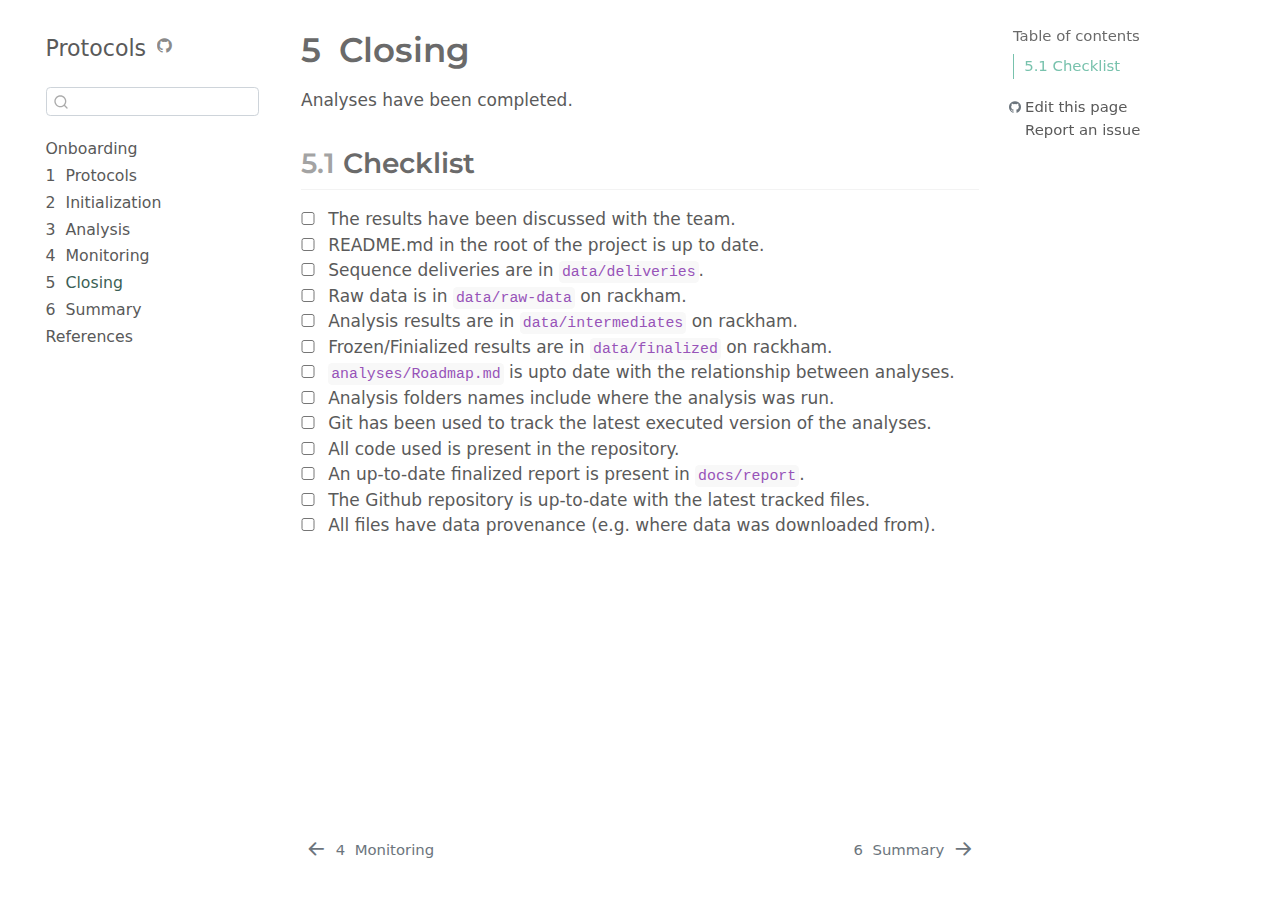
==== close.html @ 8b1d9f2e "Built site for gh-pages" ====
<!DOCTYPE html>
<html xmlns="http://www.w3.org/1999/xhtml" lang="en" xml:lang="en"><head>

<meta charset="utf-8">
<meta name="generator" content="quarto-1.3.450">

<meta name="viewport" content="width=device-width, initial-scale=1.0, user-scalable=yes">


<title>Project standard operating procedures - 5&nbsp; Closing</title>
<style>
code{white-space: pre-wrap;}
span.smallcaps{font-variant: small-caps;}
div.columns{display: flex; gap: min(4vw, 1.5em);}
div.column{flex: auto; overflow-x: auto;}
div.hanging-indent{margin-left: 1.5em; text-indent: -1.5em;}
ul.task-list{list-style: none;}
ul.task-list li input[type="checkbox"] {
  width: 0.8em;
  margin: 0 0.8em 0.2em -1em; /* quarto-specific, see https://github.com/quarto-dev/quarto-cli/issues/4556 */ 
  vertical-align: middle;
}
</style>


<script src="site_libs/quarto-nav/quarto-nav.js"></script>
<script src="site_libs/quarto-nav/headroom.min.js"></script>
<script src="site_libs/clipboard/clipboard.min.js"></script>
<script src="site_libs/quarto-search/autocomplete.umd.js"></script>
<script src="site_libs/quarto-search/fuse.min.js"></script>
<script src="site_libs/quarto-search/quarto-search.js"></script>
<meta name="quarto:offset" content="./">
<link href="./summary.html" rel="next">
<link href="./monitor.html" rel="prev">
<script src="site_libs/quarto-html/quarto.js"></script>
<script src="site_libs/quarto-html/popper.min.js"></script>
<script src="site_libs/quarto-html/tippy.umd.min.js"></script>
<script src="site_libs/quarto-html/anchor.min.js"></script>
<link href="site_libs/quarto-html/tippy.css" rel="stylesheet">
<link href="site_libs/quarto-html/quarto-syntax-highlighting.css" rel="stylesheet" id="quarto-text-highlighting-styles">
<script src="site_libs/bootstrap/bootstrap.min.js"></script>
<link href="site_libs/bootstrap/bootstrap-icons.css" rel="stylesheet">
<link href="site_libs/bootstrap/bootstrap.min.css" rel="stylesheet" id="quarto-bootstrap" data-mode="light">
<script id="quarto-search-options" type="application/json">{
  "location": "sidebar",
  "copy-button": false,
  "collapse-after": 3,
  "panel-placement": "start",
  "type": "textbox",
  "limit": 20,
  "language": {
    "search-no-results-text": "No results",
    "search-matching-documents-text": "matching documents",
    "search-copy-link-title": "Copy link to search",
    "search-hide-matches-text": "Hide additional matches",
    "search-more-match-text": "more match in this document",
    "search-more-matches-text": "more matches in this document",
    "search-clear-button-title": "Clear",
    "search-detached-cancel-button-title": "Cancel",
    "search-submit-button-title": "Submit",
    "search-label": "Search"
  }
}</script>


</head>

<body class="nav-sidebar floating">

<div id="quarto-search-results"></div>
  <header id="quarto-header" class="headroom fixed-top">
  <nav class="quarto-secondary-nav">
    <div class="container-fluid d-flex">
      <button type="button" class="quarto-btn-toggle btn" data-bs-toggle="collapse" data-bs-target="#quarto-sidebar,#quarto-sidebar-glass" aria-controls="quarto-sidebar" aria-expanded="false" aria-label="Toggle sidebar navigation" onclick="if (window.quartoToggleHeadroom) { window.quartoToggleHeadroom(); }">
        <i class="bi bi-layout-text-sidebar-reverse"></i>
      </button>
      <nav class="quarto-page-breadcrumbs" aria-label="breadcrumb"><ol class="breadcrumb"><li class="breadcrumb-item"><a href="./close.html"><span class="chapter-number">5</span>&nbsp; <span class="chapter-title">Closing</span></a></li></ol></nav>
      <a class="flex-grow-1" role="button" data-bs-toggle="collapse" data-bs-target="#quarto-sidebar,#quarto-sidebar-glass" aria-controls="quarto-sidebar" aria-expanded="false" aria-label="Toggle sidebar navigation" onclick="if (window.quartoToggleHeadroom) { window.quartoToggleHeadroom(); }">      
      </a>
      <button type="button" class="btn quarto-search-button" aria-label="" onclick="window.quartoOpenSearch();">
        <i class="bi bi-search"></i>
      </button>
    </div>
  </nav>
</header>
<!-- content -->
<div id="quarto-content" class="quarto-container page-columns page-rows-contents page-layout-article">
<!-- sidebar -->
  <nav id="quarto-sidebar" class="sidebar collapse collapse-horizontal sidebar-navigation floating overflow-auto">
    <div class="pt-lg-2 mt-2 text-left sidebar-header">
    <div class="sidebar-title mb-0 py-0">
      <a href="./">Protocols</a> 
        <div class="sidebar-tools-main">
    <a href="https://github.com/NBISweden/assembly-project-template/tree/main/docs/gh-pages/" rel="" title="Source Code" class="quarto-navigation-tool px-1" aria-label="Source Code"><i class="bi bi-github"></i></a>
</div>
    </div>
      </div>
        <div class="mt-2 flex-shrink-0 align-items-center">
        <div class="sidebar-search">
        <div id="quarto-search" class="" title="Search"></div>
        </div>
        </div>
    <div class="sidebar-menu-container"> 
    <ul class="list-unstyled mt-1">
        <li class="sidebar-item">
  <div class="sidebar-item-container"> 
  <a href="./preface.html" class="sidebar-item-text sidebar-link">
 <span class="menu-text">Onboarding</span></a>
  </div>
</li>
        <li class="sidebar-item">
  <div class="sidebar-item-container"> 
  <a href="./index.html" class="sidebar-item-text sidebar-link">
 <span class="menu-text"><span class="chapter-number">1</span>&nbsp; <span class="chapter-title">Protocols</span></span></a>
  </div>
</li>
        <li class="sidebar-item">
  <div class="sidebar-item-container"> 
  <a href="./initialize.html" class="sidebar-item-text sidebar-link">
 <span class="menu-text"><span class="chapter-number">2</span>&nbsp; <span class="chapter-title">Initialization</span></span></a>
  </div>
</li>
        <li class="sidebar-item">
  <div class="sidebar-item-container"> 
  <a href="./launch.html" class="sidebar-item-text sidebar-link">
 <span class="menu-text"><span class="chapter-number">3</span>&nbsp; <span class="chapter-title">Analysis</span></span></a>
  </div>
</li>
        <li class="sidebar-item">
  <div class="sidebar-item-container"> 
  <a href="./monitor.html" class="sidebar-item-text sidebar-link">
 <span class="menu-text"><span class="chapter-number">4</span>&nbsp; <span class="chapter-title">Monitoring</span></span></a>
  </div>
</li>
        <li class="sidebar-item">
  <div class="sidebar-item-container"> 
  <a href="./close.html" class="sidebar-item-text sidebar-link active">
 <span class="menu-text"><span class="chapter-number">5</span>&nbsp; <span class="chapter-title">Closing</span></span></a>
  </div>
</li>
        <li class="sidebar-item">
  <div class="sidebar-item-container"> 
  <a href="./summary.html" class="sidebar-item-text sidebar-link">
 <span class="menu-text"><span class="chapter-number">6</span>&nbsp; <span class="chapter-title">Summary</span></span></a>
  </div>
</li>
        <li class="sidebar-item">
  <div class="sidebar-item-container"> 
  <a href="./references.html" class="sidebar-item-text sidebar-link">
 <span class="menu-text">References</span></a>
  </div>
</li>
    </ul>
    </div>
</nav>
<div id="quarto-sidebar-glass" data-bs-toggle="collapse" data-bs-target="#quarto-sidebar,#quarto-sidebar-glass"></div>
<!-- margin-sidebar -->
    <div id="quarto-margin-sidebar" class="sidebar margin-sidebar">
        <nav id="TOC" role="doc-toc" class="toc-active">
    <h2 id="toc-title">Table of contents</h2>
   
  <ul class="collapse">
  <li><a href="#checklist" id="toc-checklist" class="nav-link active" data-scroll-target="#checklist"><span class="header-section-number">5.1</span> Checklist</a></li>
  </ul>
<div class="toc-actions"><div><i class="bi bi-github"></i></div><div class="action-links"><p><a href="https://github.com/NBISweden/assembly-project-template/edit/main/docs/gh-pages/close.qmd" class="toc-action">Edit this page</a></p><p><a href="https://github.com/NBISweden/assembly-project-template/issues/new" class="toc-action">Report an issue</a></p></div></div></nav>
    </div>
<!-- main -->
<main class="content" id="quarto-document-content">

<header id="title-block-header" class="quarto-title-block default">
<div class="quarto-title">
<h1 class="title"><span class="chapter-number">5</span>&nbsp; <span class="chapter-title">Closing</span></h1>
</div>



<div class="quarto-title-meta">

    
  
    
  </div>
  

</header>

<p>Analyses have been completed.</p>
<section id="checklist" class="level2" data-number="5.1">
<h2 data-number="5.1" class="anchored" data-anchor-id="checklist"><span class="header-section-number">5.1</span> Checklist</h2>
<ul class="task-list">
<li><input type="checkbox">The results have been discussed with the team.</li>
<li><input type="checkbox">README.md in the root of the project is up to date.</li>
<li><input type="checkbox">Sequence deliveries are in <code>data/deliveries</code>.</li>
<li><input type="checkbox">Raw data is in <code>data/raw-data</code> on rackham.</li>
<li><input type="checkbox">Analysis results are in <code>data/intermediates</code> on rackham.</li>
<li><input type="checkbox">Frozen/Finialized results are in <code>data/finalized</code> on rackham.</li>
<li><input type="checkbox"><code>analyses/Roadmap.md</code> is upto date with the relationship between analyses.</li>
<li><input type="checkbox">Analysis folders names include where the analysis was run.</li>
<li><input type="checkbox">Git has been used to track the latest executed version of the analyses.</li>
<li><input type="checkbox">All code used is present in the repository.</li>
<li><input type="checkbox">An up-to-date finalized report is present in <code>docs/report</code>.</li>
<li><input type="checkbox">The Github repository is up-to-date with the latest tracked files.</li>
<li><input type="checkbox">All files have data provenance (e.g.&nbsp;where data was downloaded from).</li>
</ul>


</section>

</main> <!-- /main -->
<script id="quarto-html-after-body" type="application/javascript">
window.document.addEventListener("DOMContentLoaded", function (event) {
  const toggleBodyColorMode = (bsSheetEl) => {
    const mode = bsSheetEl.getAttribute("data-mode");
    const bodyEl = window.document.querySelector("body");
    if (mode === "dark") {
      bodyEl.classList.add("quarto-dark");
      bodyEl.classList.remove("quarto-light");
    } else {
      bodyEl.classList.add("quarto-light");
      bodyEl.classList.remove("quarto-dark");
    }
  }
  const toggleBodyColorPrimary = () => {
    const bsSheetEl = window.document.querySelector("link#quarto-bootstrap");
    if (bsSheetEl) {
      toggleBodyColorMode(bsSheetEl);
    }
  }
  toggleBodyColorPrimary();  
  const icon = "";
  const anchorJS = new window.AnchorJS();
  anchorJS.options = {
    placement: 'right',
    icon: icon
  };
  anchorJS.add('.anchored');
  const isCodeAnnotation = (el) => {
    for (const clz of el.classList) {
      if (clz.startsWith('code-annotation-')) {                     
        return true;
      }
    }
    return false;
  }
  const clipboard = new window.ClipboardJS('.code-copy-button', {
    text: function(trigger) {
      const codeEl = trigger.previousElementSibling.cloneNode(true);
      for (const childEl of codeEl.children) {
        if (isCodeAnnotation(childEl)) {
          childEl.remove();
        }
      }
      return codeEl.innerText;
    }
  });
  clipboard.on('success', function(e) {
    // button target
    const button = e.trigger;
    // don't keep focus
    button.blur();
    // flash "checked"
    button.classList.add('code-copy-button-checked');
    var currentTitle = button.getAttribute("title");
    button.setAttribute("title", "Copied!");
    let tooltip;
    if (window.bootstrap) {
      button.setAttribute("data-bs-toggle", "tooltip");
      button.setAttribute("data-bs-placement", "left");
      button.setAttribute("data-bs-title", "Copied!");
      tooltip = new bootstrap.Tooltip(button, 
        { trigger: "manual", 
          customClass: "code-copy-button-tooltip",
          offset: [0, -8]});
      tooltip.show();    
    }
    setTimeout(function() {
      if (tooltip) {
        tooltip.hide();
        button.removeAttribute("data-bs-title");
        button.removeAttribute("data-bs-toggle");
        button.removeAttribute("data-bs-placement");
      }
      button.setAttribute("title", currentTitle);
      button.classList.remove('code-copy-button-checked');
    }, 1000);
    // clear code selection
    e.clearSelection();
  });
  function tippyHover(el, contentFn) {
    const config = {
      allowHTML: true,
      content: contentFn,
      maxWidth: 500,
      delay: 100,
      arrow: false,
      appendTo: function(el) {
          return el.parentElement;
      },
      interactive: true,
      interactiveBorder: 10,
      theme: 'quarto',
      placement: 'bottom-start'
    };
    window.tippy(el, config); 
  }
  const noterefs = window.document.querySelectorAll('a[role="doc-noteref"]');
  for (var i=0; i<noterefs.length; i++) {
    const ref = noterefs[i];
    tippyHover(ref, function() {
      // use id or data attribute instead here
      let href = ref.getAttribute('data-footnote-href') || ref.getAttribute('href');
      try { href = new URL(href).hash; } catch {}
      const id = href.replace(/^#\/?/, "");
      const note = window.document.getElementById(id);
      return note.innerHTML;
    });
  }
      let selectedAnnoteEl;
      const selectorForAnnotation = ( cell, annotation) => {
        let cellAttr = 'data-code-cell="' + cell + '"';
        let lineAttr = 'data-code-annotation="' +  annotation + '"';
        const selector = 'span[' + cellAttr + '][' + lineAttr + ']';
        return selector;
      }
      const selectCodeLines = (annoteEl) => {
        const doc = window.document;
        const targetCell = annoteEl.getAttribute("data-target-cell");
        const targetAnnotation = annoteEl.getAttribute("data-target-annotation");
        const annoteSpan = window.document.querySelector(selectorForAnnotation(targetCell, targetAnnotation));
        const lines = annoteSpan.getAttribute("data-code-lines").split(",");
        const lineIds = lines.map((line) => {
          return targetCell + "-" + line;
        })
        let top = null;
        let height = null;
        let parent = null;
        if (lineIds.length > 0) {
            //compute the position of the single el (top and bottom and make a div)
            const el = window.document.getElementById(lineIds[0]);
            top = el.offsetTop;
            height = el.offsetHeight;
            parent = el.parentElement.parentElement;
          if (lineIds.length > 1) {
            const lastEl = window.document.getElementById(lineIds[lineIds.length - 1]);
            const bottom = lastEl.offsetTop + lastEl.offsetHeight;
            height = bottom - top;
          }
          if (top !== null && height !== null && parent !== null) {
            // cook up a div (if necessary) and position it 
            let div = window.document.getElementById("code-annotation-line-highlight");
            if (div === null) {
              div = window.document.createElement("div");
              div.setAttribute("id", "code-annotation-line-highlight");
              div.style.position = 'absolute';
              parent.appendChild(div);
            }
            div.style.top = top - 2 + "px";
            div.style.height = height + 4 + "px";
            let gutterDiv = window.document.getElementById("code-annotation-line-highlight-gutter");
            if (gutterDiv === null) {
              gutterDiv = window.document.createElement("div");
              gutterDiv.setAttribute("id", "code-annotation-line-highlight-gutter");
              gutterDiv.style.position = 'absolute';
              const codeCell = window.document.getElementById(targetCell);
              const gutter = codeCell.querySelector('.code-annotation-gutter');
              gutter.appendChild(gutterDiv);
            }
            gutterDiv.style.top = top - 2 + "px";
            gutterDiv.style.height = height + 4 + "px";
          }
          selectedAnnoteEl = annoteEl;
        }
      };
      const unselectCodeLines = () => {
        const elementsIds = ["code-annotation-line-highlight", "code-annotation-line-highlight-gutter"];
        elementsIds.forEach((elId) => {
          const div = window.document.getElementById(elId);
          if (div) {
            div.remove();
          }
        });
        selectedAnnoteEl = undefined;
      };
      // Attach click handler to the DT
      const annoteDls = window.document.querySelectorAll('dt[data-target-cell]');
      for (const annoteDlNode of annoteDls) {
        annoteDlNode.addEventListener('click', (event) => {
          const clickedEl = event.target;
          if (clickedEl !== selectedAnnoteEl) {
            unselectCodeLines();
            const activeEl = window.document.querySelector('dt[data-target-cell].code-annotation-active');
            if (activeEl) {
              activeEl.classList.remove('code-annotation-active');
            }
            selectCodeLines(clickedEl);
            clickedEl.classList.add('code-annotation-active');
          } else {
            // Unselect the line
            unselectCodeLines();
            clickedEl.classList.remove('code-annotation-active');
          }
        });
      }
  const findCites = (el) => {
    const parentEl = el.parentElement;
    if (parentEl) {
      const cites = parentEl.dataset.cites;
      if (cites) {
        return {
          el,
          cites: cites.split(' ')
        };
      } else {
        return findCites(el.parentElement)
      }
    } else {
      return undefined;
    }
  };
  var bibliorefs = window.document.querySelectorAll('a[role="doc-biblioref"]');
  for (var i=0; i<bibliorefs.length; i++) {
    const ref = bibliorefs[i];
    const citeInfo = findCites(ref);
    if (citeInfo) {
      tippyHover(citeInfo.el, function() {
        var popup = window.document.createElement('div');
        citeInfo.cites.forEach(function(cite) {
          var citeDiv = window.document.createElement('div');
          citeDiv.classList.add('hanging-indent');
          citeDiv.classList.add('csl-entry');
          var biblioDiv = window.document.getElementById('ref-' + cite);
          if (biblioDiv) {
            citeDiv.innerHTML = biblioDiv.innerHTML;
          }
          popup.appendChild(citeDiv);
        });
        return popup.innerHTML;
      });
    }
  }
});
</script>
<nav class="page-navigation">
  <div class="nav-page nav-page-previous">
      <a href="./monitor.html" class="pagination-link">
        <i class="bi bi-arrow-left-short"></i> <span class="nav-page-text"><span class="chapter-number">4</span>&nbsp; <span class="chapter-title">Monitoring</span></span>
      </a>          
  </div>
  <div class="nav-page nav-page-next">
      <a href="./summary.html" class="pagination-link">
        <span class="nav-page-text"><span class="chapter-number">6</span>&nbsp; <span class="chapter-title">Summary</span></span> <i class="bi bi-arrow-right-short"></i>
      </a>
  </div>
</nav>
</div> <!-- /content -->



</body></html>
---- site_libs/quarto-html/tippy.css ----
.tippy-box[data-animation=fade][data-state=hidden]{opacity:0}[data-tippy-root]{max-width:calc(100vw - 10px)}.tippy-box{position:relative;background-color:#333;color:#fff;border-radius:4px;font-size:14px;line-height:1.4;white-space:normal;outline:0;transition-property:transform,visibility,opacity}.tippy-box[data-placement^=top]>.tippy-arrow{bottom:0}.tippy-box[data-placement^=top]>.tippy-arrow:before{bottom:-7px;left:0;border-width:8px 8px 0;border-top-color:initial;transform-origin:center top}.tippy-box[data-placement^=bottom]>.tippy-arrow{top:0}.tippy-box[data-placement^=bottom]>.tippy-arrow:before{top:-7px;left:0;border-width:0 8px 8px;border-bottom-color:initial;transform-origin:center bottom}.tippy-box[data-placement^=left]>.tippy-arrow{right:0}.tippy-box[data-placement^=left]>.tippy-arrow:before{border-width:8px 0 8px 8px;border-left-color:initial;right:-7px;transform-origin:center left}.tippy-box[data-placement^=right]>.tippy-arrow{left:0}.tippy-box[data-placement^=right]>.tippy-arrow:before{left:-7px;border-width:8px 8px 8px 0;border-right-color:initial;transform-origin:center right}.tippy-box[data-inertia][data-state=visible]{transition-timing-function:cubic-bezier(.54,1.5,.38,1.11)}.tippy-arrow{width:16px;height:16px;color:#333}.tippy-arrow:before{content:"";position:absolute;border-color:transparent;border-style:solid}.tippy-content{position:relative;padding:5px 9px;z-index:1}
---- site_libs/quarto-html/quarto-syntax-highlighting.css ----
/* quarto syntax highlight colors */
:root {
  --quarto-hl-ot-color: #003B4F;
  --quarto-hl-at-color: #657422;
  --quarto-hl-ss-color: #20794D;
  --quarto-hl-an-color: #5E5E5E;
  --quarto-hl-fu-color: #4758AB;
  --quarto-hl-st-color: #20794D;
  --quarto-hl-cf-color: #003B4F;
  --quarto-hl-op-color: #5E5E5E;
  --quarto-hl-er-color: #AD0000;
  --quarto-hl-bn-color: #AD0000;
  --quarto-hl-al-color: #AD0000;
  --quarto-hl-va-color: #111111;
  --quarto-hl-bu-color: inherit;
  --quarto-hl-ex-color: inherit;
  --quarto-hl-pp-color: #AD0000;
  --quarto-hl-in-color: #5E5E5E;
  --quarto-hl-vs-color: #20794D;
  --quarto-hl-wa-color: #5E5E5E;
  --quarto-hl-do-color: #5E5E5E;
  --quarto-hl-im-color: #00769E;
  --quarto-hl-ch-color: #20794D;
  --quarto-hl-dt-color: #AD0000;
  --quarto-hl-fl-color: #AD0000;
  --quarto-hl-co-color: #5E5E5E;
  --quarto-hl-cv-color: #5E5E5E;
  --quarto-hl-cn-color: #8f5902;
  --quarto-hl-sc-color: #5E5E5E;
  --quarto-hl-dv-color: #AD0000;
  --quarto-hl-kw-color: #003B4F;
}

/* other quarto variables */
:root {
  --quarto-font-monospace: SFMono-Regular, Menlo, Monaco, Consolas, "Liberation Mono", "Courier New", monospace;
}

pre > code.sourceCode > span {
  color: #003B4F;
}

code span {
  color: #003B4F;
}

code.sourceCode > span {
  color: #003B4F;
}

div.sourceCode,
div.sourceCode pre.sourceCode {
  color: #003B4F;
}

code span.ot {
  color: #003B4F;
  font-style: inherit;
}

code span.at {
  color: #657422;
  font-style: inherit;
}

code span.ss {
  color: #20794D;
  font-style: inherit;
}

code span.an {
  color: #5E5E5E;
  font-style: inherit;
}

code span.fu {
  color: #4758AB;
  font-style: inherit;
}

code span.st {
  color: #20794D;
  font-style: inherit;
}

code span.cf {
  color: #003B4F;
  font-style: inherit;
}

code span.op {
  color: #5E5E5E;
  font-style: inherit;
}

code span.er {
  color: #AD0000;
  font-style: inherit;
}

code span.bn {
  color: #AD0000;
  font-style: inherit;
}

code span.al {
  color: #AD0000;
  font-style: inherit;
}

code span.va {
  color: #111111;
  font-style: inherit;
}

code span.bu {
  font-style: inherit;
}

code span.ex {
  font-style: inherit;
}

code span.pp {
  color: #AD0000;
  font-style: inherit;
}

code span.in {
  color: #5E5E5E;
  font-style: inherit;
}

code span.vs {
  color: #20794D;
  font-style: inherit;
}

code span.wa {
  color: #5E5E5E;
  font-style: italic;
}

code span.do {
  color: #5E5E5E;
  font-style: italic;
}

code span.im {
  color: #00769E;
  font-style: inherit;
}

code span.ch {
  color: #20794D;
  font-style: inherit;
}

code span.dt {
  color: #AD0000;
  font-style: inherit;
}

code span.fl {
  color: #AD0000;
  font-style: inherit;
}

code span.co {
  color: #5E5E5E;
  font-style: inherit;
}

code span.cv {
  color: #5E5E5E;
  font-style: italic;
}

code span.cn {
  color: #8f5902;
  font-style: inherit;
}

code span.sc {
  color: #5E5E5E;
  font-style: inherit;
}

code span.dv {
  color: #AD0000;
  font-style: inherit;
}

code span.kw {
  color: #003B4F;
  font-style: inherit;
}

.prevent-inlining {
  content: "</";
}

/*# sourceMappingURL=debc5d5d77c3f9108843748ff7464032.css.map */
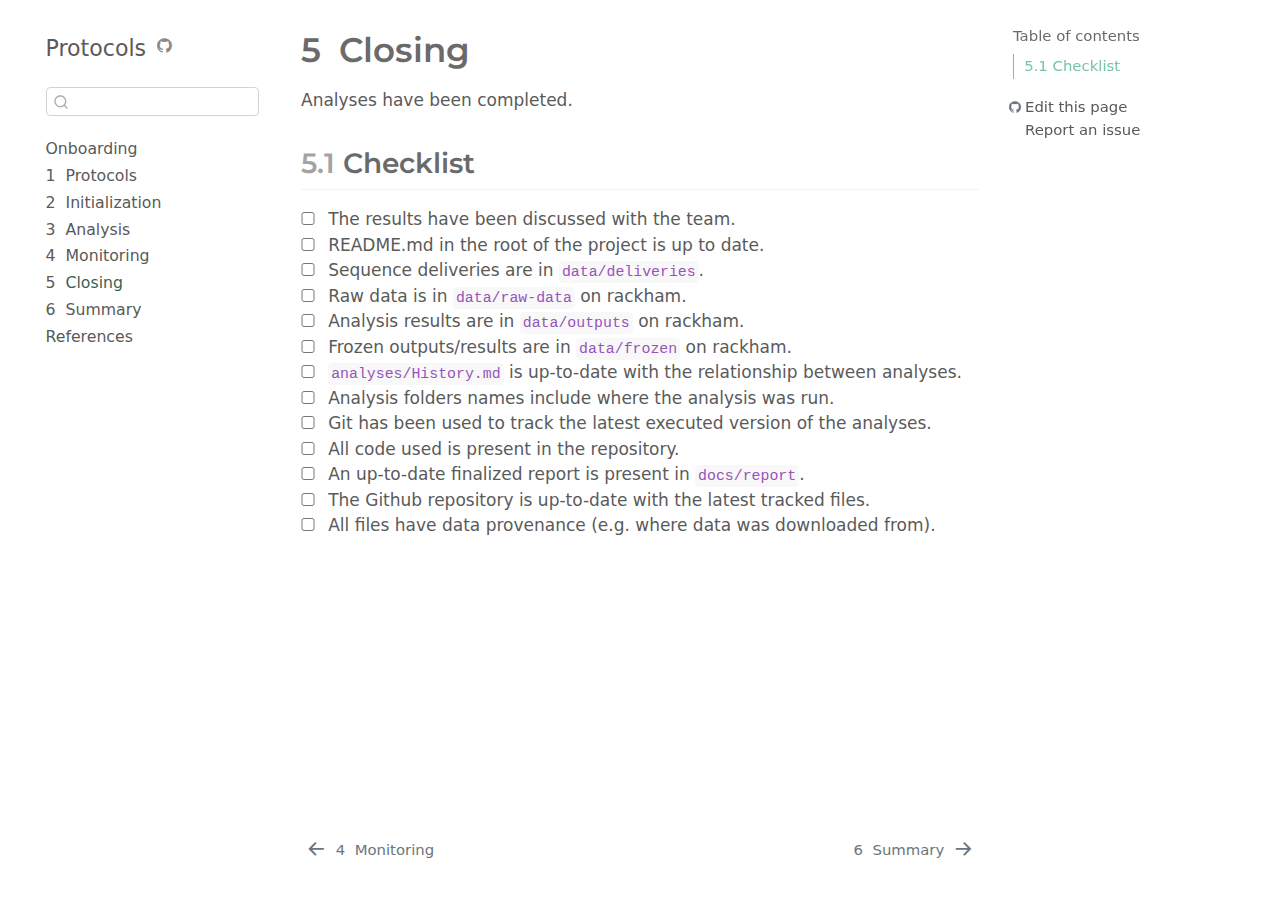
==== commit 424dec3a: "Built site for gh-pages" ====
--- a/close.html
+++ b/close.html
@@ -192,9 +192,9 @@
 <li><input type="checkbox">README.md in the root of the project is up to date.</li>
 <li><input type="checkbox">Sequence deliveries are in <code>data/deliveries</code>.</li>
 <li><input type="checkbox">Raw data is in <code>data/raw-data</code> on rackham.</li>
-<li><input type="checkbox">Analysis results are in <code>data/intermediates</code> on rackham.</li>
-<li><input type="checkbox">Frozen/Finialized results are in <code>data/finalized</code> on rackham.</li>
-<li><input type="checkbox"><code>analyses/Roadmap.md</code> is upto date with the relationship between analyses.</li>
+<li><input type="checkbox">Analysis results are in <code>data/outputs</code> on rackham.</li>
+<li><input type="checkbox">Frozen outputs/results are in <code>data/frozen</code> on rackham.</li>
+<li><input type="checkbox"><code>analyses/History.md</code> is up-to-date with the relationship between analyses.</li>
 <li><input type="checkbox">Analysis folders names include where the analysis was run.</li>
 <li><input type="checkbox">Git has been used to track the latest executed version of the analyses.</li>
 <li><input type="checkbox">All code used is present in the repository.</li>
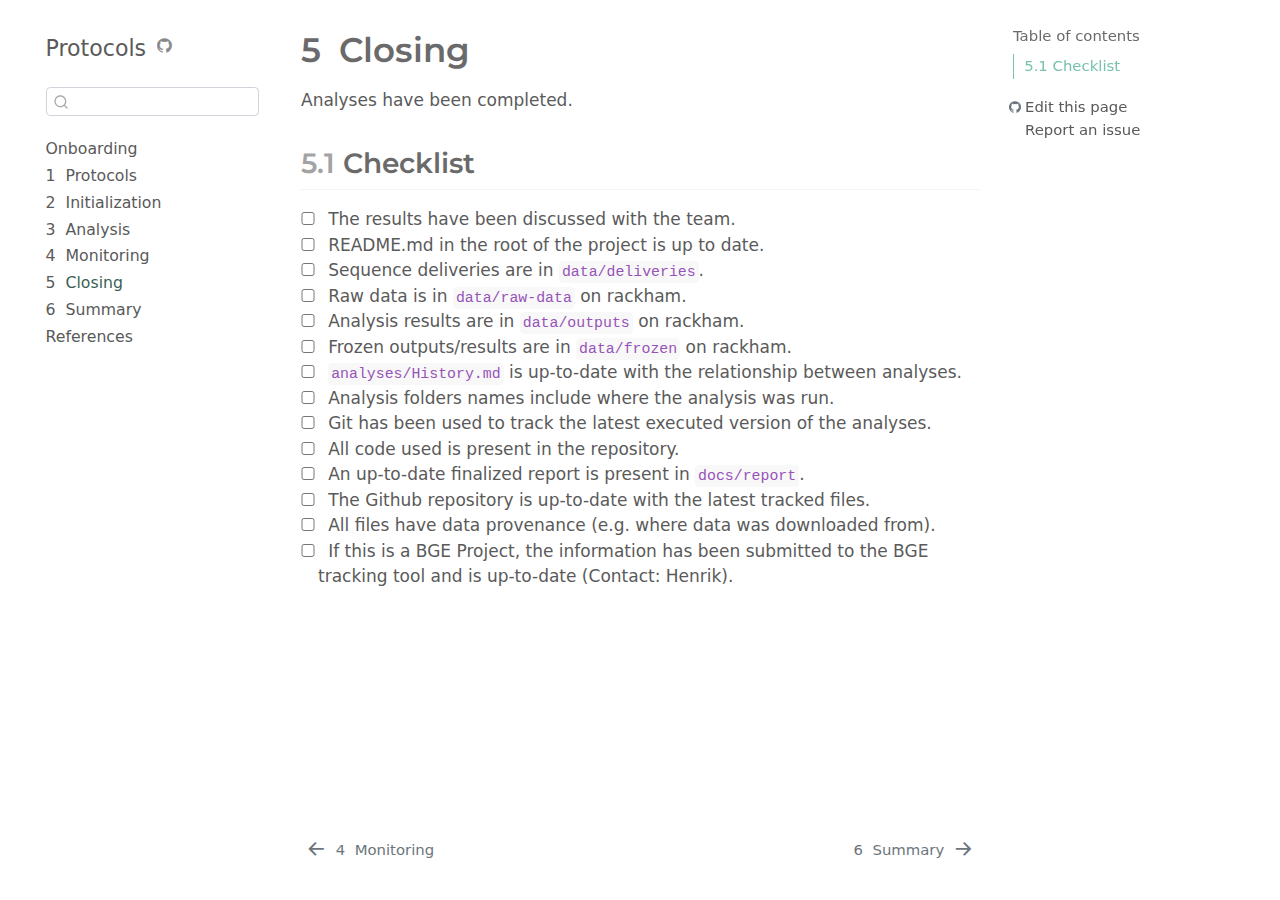
==== commit 3197635d: "Built site for gh-pages" ====
--- a/close.html
+++ b/close.html
@@ -201,6 +201,7 @@
 <li><input type="checkbox">An up-to-date finalized report is present in <code>docs/report</code>.</li>
 <li><input type="checkbox">The Github repository is up-to-date with the latest tracked files.</li>
 <li><input type="checkbox">All files have data provenance (e.g.&nbsp;where data was downloaded from).</li>
+<li><input type="checkbox">If this is a BGE Project, the information has been submitted to the BGE tracking tool and is up-to-date (Contact: Henrik).</li>
 </ul>
 
 
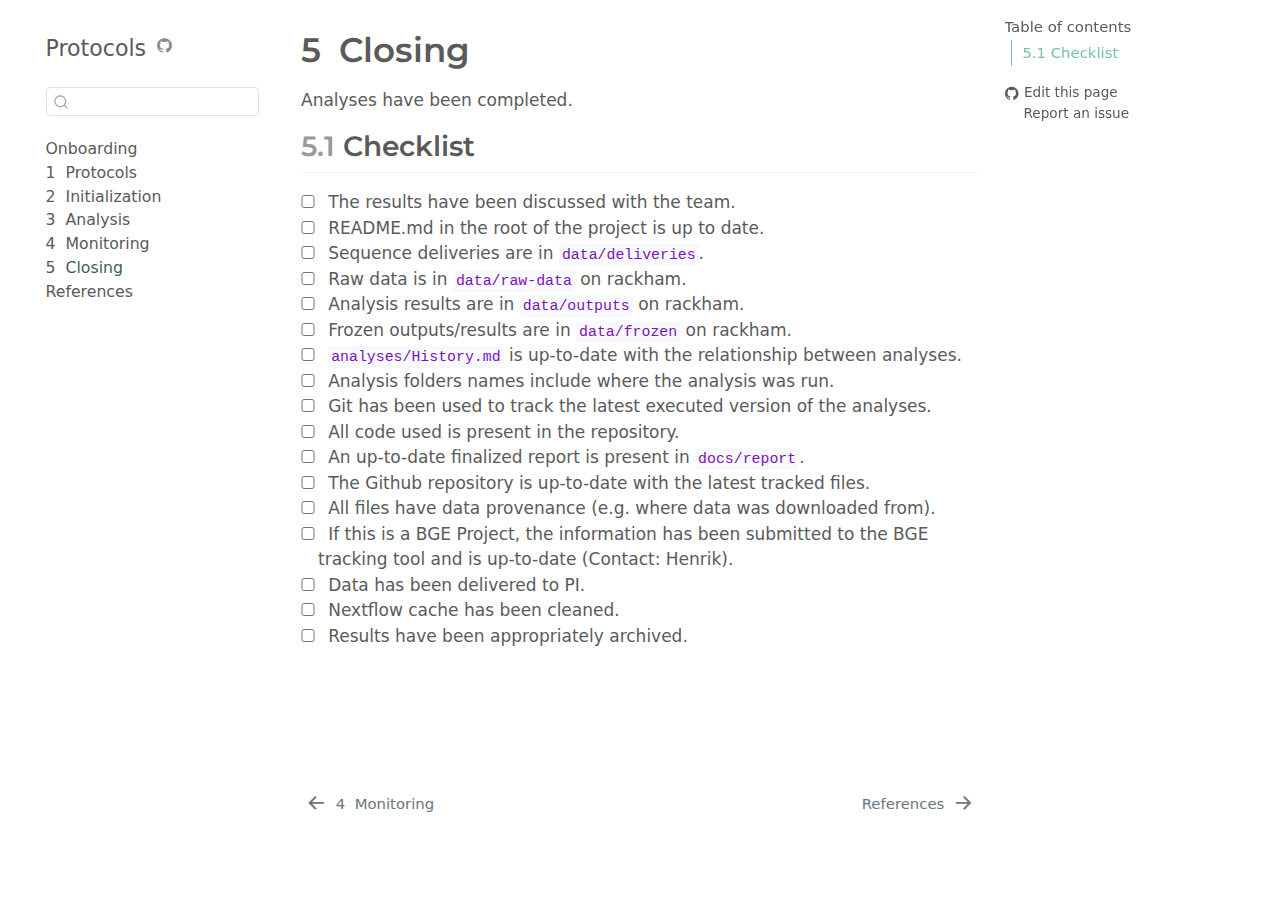
==== commit 61cb674e: "Built site for gh-pages" ====
--- a/close.html
+++ b/close.html
@@ -2,7 +2,7 @@
 <html xmlns="http://www.w3.org/1999/xhtml" lang="en" xml:lang="en"><head>
 
 <meta charset="utf-8">
-<meta name="generator" content="quarto-1.3.450">
+<meta name="generator" content="quarto-1.4.550">
 
 <meta name="viewport" content="width=device-width, initial-scale=1.0, user-scalable=yes">
 
@@ -30,7 +30,7 @@
 <script src="site_libs/quarto-search/fuse.min.js"></script>
 <script src="site_libs/quarto-search/quarto-search.js"></script>
 <meta name="quarto:offset" content="./">
-<link href="./summary.html" rel="next">
+<link href="./references.html" rel="next">
 <link href="./monitor.html" rel="prev">
 <script src="site_libs/quarto-html/quarto.js"></script>
 <script src="site_libs/quarto-html/popper.min.js"></script>
@@ -47,7 +47,13 @@
   "collapse-after": 3,
   "panel-placement": "start",
   "type": "textbox",
-  "limit": 20,
+  "limit": 50,
+  "keyboard-shortcut": [
+    "f",
+    "/",
+    "s"
+  ],
+  "show-item-context": false,
   "language": {
     "search-no-results-text": "No results",
     "search-matching-documents-text": "matching documents",
@@ -56,6 +62,7 @@
     "search-more-match-text": "more match in this document",
     "search-more-matches-text": "more matches in this document",
     "search-clear-button-title": "Clear",
+    "search-text-placeholder": "",
     "search-detached-cancel-button-title": "Cancel",
     "search-submit-button-title": "Submit",
     "search-label": "Search"
@@ -71,12 +78,12 @@
   <header id="quarto-header" class="headroom fixed-top">
   <nav class="quarto-secondary-nav">
     <div class="container-fluid d-flex">
-      <button type="button" class="quarto-btn-toggle btn" data-bs-toggle="collapse" data-bs-target="#quarto-sidebar,#quarto-sidebar-glass" aria-controls="quarto-sidebar" aria-expanded="false" aria-label="Toggle sidebar navigation" onclick="if (window.quartoToggleHeadroom) { window.quartoToggleHeadroom(); }">
+      <button type="button" class="quarto-btn-toggle btn" data-bs-toggle="collapse" data-bs-target=".quarto-sidebar-collapse-item" aria-controls="quarto-sidebar" aria-expanded="false" aria-label="Toggle sidebar navigation" onclick="if (window.quartoToggleHeadroom) { window.quartoToggleHeadroom(); }">
         <i class="bi bi-layout-text-sidebar-reverse"></i>
       </button>
-      <nav class="quarto-page-breadcrumbs" aria-label="breadcrumb"><ol class="breadcrumb"><li class="breadcrumb-item"><a href="./close.html"><span class="chapter-number">5</span>&nbsp; <span class="chapter-title">Closing</span></a></li></ol></nav>
-      <a class="flex-grow-1" role="button" data-bs-toggle="collapse" data-bs-target="#quarto-sidebar,#quarto-sidebar-glass" aria-controls="quarto-sidebar" aria-expanded="false" aria-label="Toggle sidebar navigation" onclick="if (window.quartoToggleHeadroom) { window.quartoToggleHeadroom(); }">      
-      </a>
+        <nav class="quarto-page-breadcrumbs" aria-label="breadcrumb"><ol class="breadcrumb"><li class="breadcrumb-item"><a href="./close.html"><span class="chapter-number">5</span>&nbsp; <span class="chapter-title">Closing</span></a></li></ol></nav>
+        <a class="flex-grow-1" role="button" data-bs-toggle="collapse" data-bs-target=".quarto-sidebar-collapse-item" aria-controls="quarto-sidebar" aria-expanded="false" aria-label="Toggle sidebar navigation" onclick="if (window.quartoToggleHeadroom) { window.quartoToggleHeadroom(); }">      
+        </a>
       <button type="button" class="btn quarto-search-button" aria-label="" onclick="window.quartoOpenSearch();">
         <i class="bi bi-search"></i>
       </button>
@@ -86,12 +93,12 @@
 <!-- content -->
 <div id="quarto-content" class="quarto-container page-columns page-rows-contents page-layout-article">
 <!-- sidebar -->
-  <nav id="quarto-sidebar" class="sidebar collapse collapse-horizontal sidebar-navigation floating overflow-auto">
+  <nav id="quarto-sidebar" class="sidebar collapse collapse-horizontal quarto-sidebar-collapse-item sidebar-navigation floating overflow-auto">
     <div class="pt-lg-2 mt-2 text-left sidebar-header">
     <div class="sidebar-title mb-0 py-0">
       <a href="./">Protocols</a> 
         <div class="sidebar-tools-main">
-    <a href="https://github.com/NBISweden/assembly-project-template/tree/main/docs/gh-pages/" rel="" title="Source Code" class="quarto-navigation-tool px-1" aria-label="Source Code"><i class="bi bi-github"></i></a>
+    <a href="https://github.com/NBISweden/assembly-project-template/tree/main/docs/gh-pages/" title="Source Code" class="quarto-navigation-tool px-1" aria-label="Source Code"><i class="bi bi-github"></i></a>
 </div>
     </div>
       </div>
@@ -140,12 +147,6 @@
 </li>
         <li class="sidebar-item">
   <div class="sidebar-item-container"> 
-  <a href="./summary.html" class="sidebar-item-text sidebar-link">
- <span class="menu-text"><span class="chapter-number">6</span>&nbsp; <span class="chapter-title">Summary</span></span></a>
-  </div>
-</li>
-        <li class="sidebar-item">
-  <div class="sidebar-item-container"> 
   <a href="./references.html" class="sidebar-item-text sidebar-link">
  <span class="menu-text">References</span></a>
   </div>
@@ -153,7 +154,7 @@
     </ul>
     </div>
 </nav>
-<div id="quarto-sidebar-glass" data-bs-toggle="collapse" data-bs-target="#quarto-sidebar,#quarto-sidebar-glass"></div>
+<div id="quarto-sidebar-glass" class="quarto-sidebar-collapse-item" data-bs-toggle="collapse" data-bs-target=".quarto-sidebar-collapse-item"></div>
 <!-- margin-sidebar -->
     <div id="quarto-margin-sidebar" class="sidebar margin-sidebar">
         <nav id="TOC" role="doc-toc" class="toc-active">
@@ -162,7 +163,7 @@
   <ul class="collapse">
   <li><a href="#checklist" id="toc-checklist" class="nav-link active" data-scroll-target="#checklist"><span class="header-section-number">5.1</span> Checklist</a></li>
   </ul>
-<div class="toc-actions"><div><i class="bi bi-github"></i></div><div class="action-links"><p><a href="https://github.com/NBISweden/assembly-project-template/edit/main/docs/gh-pages/close.qmd" class="toc-action">Edit this page</a></p><p><a href="https://github.com/NBISweden/assembly-project-template/issues/new" class="toc-action">Report an issue</a></p></div></div></nav>
+<div class="toc-actions"><ul class="collapse"><li><a href="https://github.com/NBISweden/assembly-project-template/edit/main/docs/gh-pages/close.qmd" class="toc-action"><i class="bi bi-github"></i>Edit this page</a></li><li><a href="https://github.com/NBISweden/assembly-project-template/issues/new" class="toc-action"><i class="bi empty"></i>Report an issue</a></li></ul></div></nav>
     </div>
 <!-- main -->
 <main class="content" id="quarto-document-content">
@@ -182,26 +183,31 @@
   </div>
   
 
+
 </header>
+
 
 <p>Analyses have been completed.</p>
 <section id="checklist" class="level2" data-number="5.1">
 <h2 data-number="5.1" class="anchored" data-anchor-id="checklist"><span class="header-section-number">5.1</span> Checklist</h2>
 <ul class="task-list">
-<li><input type="checkbox">The results have been discussed with the team.</li>
-<li><input type="checkbox">README.md in the root of the project is up to date.</li>
-<li><input type="checkbox">Sequence deliveries are in <code>data/deliveries</code>.</li>
-<li><input type="checkbox">Raw data is in <code>data/raw-data</code> on rackham.</li>
-<li><input type="checkbox">Analysis results are in <code>data/outputs</code> on rackham.</li>
-<li><input type="checkbox">Frozen outputs/results are in <code>data/frozen</code> on rackham.</li>
-<li><input type="checkbox"><code>analyses/History.md</code> is up-to-date with the relationship between analyses.</li>
-<li><input type="checkbox">Analysis folders names include where the analysis was run.</li>
-<li><input type="checkbox">Git has been used to track the latest executed version of the analyses.</li>
-<li><input type="checkbox">All code used is present in the repository.</li>
-<li><input type="checkbox">An up-to-date finalized report is present in <code>docs/report</code>.</li>
-<li><input type="checkbox">The Github repository is up-to-date with the latest tracked files.</li>
-<li><input type="checkbox">All files have data provenance (e.g.&nbsp;where data was downloaded from).</li>
-<li><input type="checkbox">If this is a BGE Project, the information has been submitted to the BGE tracking tool and is up-to-date (Contact: Henrik).</li>
+<li><label><input type="checkbox">The results have been discussed with the team.</label></li>
+<li><label><input type="checkbox">README.md in the root of the project is up to date.</label></li>
+<li><label><input type="checkbox">Sequence deliveries are in <code>data/deliveries</code>.</label></li>
+<li><label><input type="checkbox">Raw data is in <code>data/raw-data</code> on rackham.</label></li>
+<li><label><input type="checkbox">Analysis results are in <code>data/outputs</code> on rackham.</label></li>
+<li><label><input type="checkbox">Frozen outputs/results are in <code>data/frozen</code> on rackham.</label></li>
+<li><label><input type="checkbox"><code>analyses/History.md</code> is up-to-date with the relationship between analyses.</label></li>
+<li><label><input type="checkbox">Analysis folders names include where the analysis was run.</label></li>
+<li><label><input type="checkbox">Git has been used to track the latest executed version of the analyses.</label></li>
+<li><label><input type="checkbox">All code used is present in the repository.</label></li>
+<li><label><input type="checkbox">An up-to-date finalized report is present in <code>docs/report</code>.</label></li>
+<li><label><input type="checkbox">The Github repository is up-to-date with the latest tracked files.</label></li>
+<li><label><input type="checkbox">All files have data provenance (e.g.&nbsp;where data was downloaded from).</label></li>
+<li><label><input type="checkbox">If this is a BGE Project, the information has been submitted to the BGE tracking tool and is up-to-date (Contact: Henrik).</label></li>
+<li><label><input type="checkbox">Data has been delivered to PI.</label></li>
+<li><label><input type="checkbox">Nextflow cache has been cleaned.</label></li>
+<li><label><input type="checkbox">Results have been appropriately archived.</label></li>
 </ul>
 
 
@@ -287,10 +293,9 @@
     // clear code selection
     e.clearSelection();
   });
-  function tippyHover(el, contentFn) {
+  function tippyHover(el, contentFn, onTriggerFn, onUntriggerFn) {
     const config = {
       allowHTML: true,
-      content: contentFn,
       maxWidth: 500,
       delay: 100,
       arrow: false,
@@ -300,8 +305,17 @@
       interactive: true,
       interactiveBorder: 10,
       theme: 'quarto',
-      placement: 'bottom-start'
+      placement: 'bottom-start',
     };
+    if (contentFn) {
+      config.content = contentFn;
+    }
+    if (onTriggerFn) {
+      config.onTrigger = onTriggerFn;
+    }
+    if (onUntriggerFn) {
+      config.onUntrigger = onUntriggerFn;
+    }
     window.tippy(el, config); 
   }
   const noterefs = window.document.querySelectorAll('a[role="doc-noteref"]');
@@ -314,6 +328,125 @@
       const id = href.replace(/^#\/?/, "");
       const note = window.document.getElementById(id);
       return note.innerHTML;
+    });
+  }
+  const xrefs = window.document.querySelectorAll('a.quarto-xref');
+  const processXRef = (id, note) => {
+    // Strip column container classes
+    const stripColumnClz = (el) => {
+      el.classList.remove("page-full", "page-columns");
+      if (el.children) {
+        for (const child of el.children) {
+          stripColumnClz(child);
+        }
+      }
+    }
+    stripColumnClz(note)
+    if (id === null || id.startsWith('sec-')) {
+      // Special case sections, only their first couple elements
+      const container = document.createElement("div");
+      if (note.children && note.children.length > 2) {
+        container.appendChild(note.children[0].cloneNode(true));
+        for (let i = 1; i < note.children.length; i++) {
+          const child = note.children[i];
+          if (child.tagName === "P" && child.innerText === "") {
+            continue;
+          } else {
+            container.appendChild(child.cloneNode(true));
+            break;
+          }
+        }
+        if (window.Quarto?.typesetMath) {
+          window.Quarto.typesetMath(container);
+        }
+        return container.innerHTML
+      } else {
+        if (window.Quarto?.typesetMath) {
+          window.Quarto.typesetMath(note);
+        }
+        return note.innerHTML;
+      }
+    } else {
+      // Remove any anchor links if they are present
+      const anchorLink = note.querySelector('a.anchorjs-link');
+      if (anchorLink) {
+        anchorLink.remove();
+      }
+      if (window.Quarto?.typesetMath) {
+        window.Quarto.typesetMath(note);
+      }
+      // TODO in 1.5, we should make sure this works without a callout special case
+      if (note.classList.contains("callout")) {
+        return note.outerHTML;
+      } else {
+        return note.innerHTML;
+      }
+    }
+  }
+  for (var i=0; i<xrefs.length; i++) {
+    const xref = xrefs[i];
+    tippyHover(xref, undefined, function(instance) {
+      instance.disable();
+      let url = xref.getAttribute('href');
+      let hash = undefined; 
+      if (url.startsWith('#')) {
+        hash = url;
+      } else {
+        try { hash = new URL(url).hash; } catch {}
+      }
+      if (hash) {
+        const id = hash.replace(/^#\/?/, "");
+        const note = window.document.getElementById(id);
+        if (note !== null) {
+          try {
+            const html = processXRef(id, note.cloneNode(true));
+            instance.setContent(html);
+          } finally {
+            instance.enable();
+            instance.show();
+          }
+        } else {
+          // See if we can fetch this
+          fetch(url.split('#')[0])
+          .then(res => res.text())
+          .then(html => {
+            const parser = new DOMParser();
+            const htmlDoc = parser.parseFromString(html, "text/html");
+            const note = htmlDoc.getElementById(id);
+            if (note !== null) {
+              const html = processXRef(id, note);
+              instance.setContent(html);
+            } 
+          }).finally(() => {
+            instance.enable();
+            instance.show();
+          });
+        }
+      } else {
+        // See if we can fetch a full url (with no hash to target)
+        // This is a special case and we should probably do some content thinning / targeting
+        fetch(url)
+        .then(res => res.text())
+        .then(html => {
+          const parser = new DOMParser();
+          const htmlDoc = parser.parseFromString(html, "text/html");
+          const note = htmlDoc.querySelector('main.content');
+          if (note !== null) {
+            // This should only happen for chapter cross references
+            // (since there is no id in the URL)
+            // remove the first header
+            if (note.children.length > 0 && note.children[0].tagName === "HEADER") {
+              note.children[0].remove();
+            }
+            const html = processXRef(null, note);
+            instance.setContent(html);
+          } 
+        }).finally(() => {
+          instance.enable();
+          instance.show();
+        });
+      }
+    }, function(instance) {
     });
   }
       let selectedAnnoteEl;
@@ -357,6 +490,7 @@
             }
             div.style.top = top - 2 + "px";
             div.style.height = height + 4 + "px";
+            div.style.left = 0;
             let gutterDiv = window.document.getElementById("code-annotation-line-highlight-gutter");
             if (gutterDiv === null) {
               gutterDiv = window.document.createElement("div");
@@ -382,6 +516,32 @@
         });
         selectedAnnoteEl = undefined;
       };
+        // Handle positioning of the toggle
+    window.addEventListener(
+      "resize",
+      throttle(() => {
+        elRect = undefined;
+        if (selectedAnnoteEl) {
+          selectCodeLines(selectedAnnoteEl);
+        }
+      }, 10)
+    );
+    function throttle(fn, ms) {
+    let throttle = false;
+    let timer;
+      return (...args) => {
+        if(!throttle) { // first call gets through
+            fn.apply(this, args);
+            throttle = true;
+        } else { // all the others get throttled
+            if(timer) clearTimeout(timer); // cancel #2
+            timer = setTimeout(() => {
+              fn.apply(this, args);
+              timer = throttle = false;
+            }, ms);
+        }
+      };
+    }
       // Attach click handler to the DT
       const annoteDls = window.document.querySelectorAll('dt[data-target-cell]');
       for (const annoteDlNode of annoteDls) {
@@ -443,13 +603,13 @@
 </script>
 <nav class="page-navigation">
   <div class="nav-page nav-page-previous">
-      <a href="./monitor.html" class="pagination-link">
+      <a href="./monitor.html" class="pagination-link" aria-label="Monitoring">
         <i class="bi bi-arrow-left-short"></i> <span class="nav-page-text"><span class="chapter-number">4</span>&nbsp; <span class="chapter-title">Monitoring</span></span>
       </a>          
   </div>
   <div class="nav-page nav-page-next">
-      <a href="./summary.html" class="pagination-link">
-        <span class="nav-page-text"><span class="chapter-number">6</span>&nbsp; <span class="chapter-title">Summary</span></span> <i class="bi bi-arrow-right-short"></i>
+      <a href="./references.html" class="pagination-link" aria-label="References">
+        <span class="nav-page-text">References</span> <i class="bi bi-arrow-right-short"></i>
       </a>
   </div>
 </nav>
@@ -457,4 +617,5 @@
 
 
 
-</body></html>+
+<footer class="footer"><div class="nav-footer"><div class="nav-footer-center"><div class="toc-actions d-sm-block d-md-none"><ul><li><a href="https://github.com/NBISweden/assembly-project-template/edit/main/docs/gh-pages/close.qmd" class="toc-action"><i class="bi bi-github"></i>Edit this page</a></li><li><a href="https://github.com/NBISweden/assembly-project-template/issues/new" class="toc-action"><i class="bi empty"></i>Report an issue</a></li></ul></div></div></div></footer></body></html>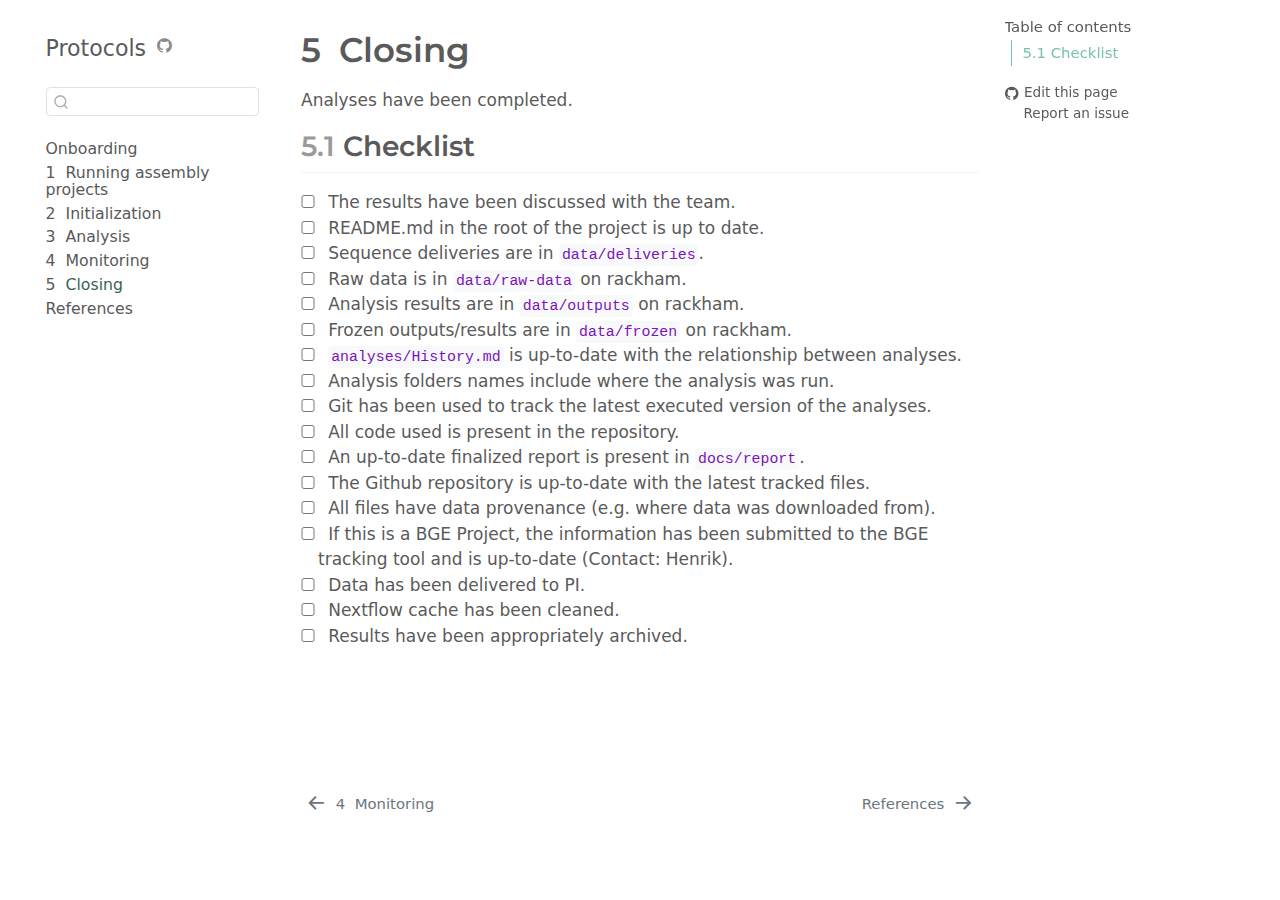
==== commit 751371cb: "Built site for gh-pages" ====
--- a/close.html
+++ b/close.html
@@ -2,12 +2,12 @@
 <html xmlns="http://www.w3.org/1999/xhtml" lang="en" xml:lang="en"><head>
 
 <meta charset="utf-8">
-<meta name="generator" content="quarto-1.4.550">
+<meta name="generator" content="quarto-1.6.39">
 
 <meta name="viewport" content="width=device-width, initial-scale=1.0, user-scalable=yes">
 
 
-<title>Project standard operating procedures - 5&nbsp; Closing</title>
+<title>5&nbsp; Closing – Project standard operating procedures</title>
 <style>
 code{white-space: pre-wrap;}
 span.smallcaps{font-variant: small-caps;}
@@ -37,10 +37,10 @@
 <script src="site_libs/quarto-html/tippy.umd.min.js"></script>
 <script src="site_libs/quarto-html/anchor.min.js"></script>
 <link href="site_libs/quarto-html/tippy.css" rel="stylesheet">
-<link href="site_libs/quarto-html/quarto-syntax-highlighting.css" rel="stylesheet" id="quarto-text-highlighting-styles">
+<link href="site_libs/quarto-html/quarto-syntax-highlighting-e26003cea8cd680ca0c55a263523d882.css" rel="stylesheet" id="quarto-text-highlighting-styles">
 <script src="site_libs/bootstrap/bootstrap.min.js"></script>
 <link href="site_libs/bootstrap/bootstrap-icons.css" rel="stylesheet">
-<link href="site_libs/bootstrap/bootstrap.min.css" rel="stylesheet" id="quarto-bootstrap" data-mode="light">
+<link href="site_libs/bootstrap/bootstrap-9020bafcf5558b5681f23e2b5d4cb61e.min.css" rel="stylesheet" append-hash="true" id="quarto-bootstrap" data-mode="light">
 <script id="quarto-search-options" type="application/json">{
   "location": "sidebar",
   "copy-button": false,
@@ -78,13 +78,13 @@
   <header id="quarto-header" class="headroom fixed-top">
   <nav class="quarto-secondary-nav">
     <div class="container-fluid d-flex">
-      <button type="button" class="quarto-btn-toggle btn" data-bs-toggle="collapse" data-bs-target=".quarto-sidebar-collapse-item" aria-controls="quarto-sidebar" aria-expanded="false" aria-label="Toggle sidebar navigation" onclick="if (window.quartoToggleHeadroom) { window.quartoToggleHeadroom(); }">
+      <button type="button" class="quarto-btn-toggle btn" data-bs-toggle="collapse" role="button" data-bs-target=".quarto-sidebar-collapse-item" aria-controls="quarto-sidebar" aria-expanded="false" aria-label="Toggle sidebar navigation" onclick="if (window.quartoToggleHeadroom) { window.quartoToggleHeadroom(); }">
         <i class="bi bi-layout-text-sidebar-reverse"></i>
       </button>
         <nav class="quarto-page-breadcrumbs" aria-label="breadcrumb"><ol class="breadcrumb"><li class="breadcrumb-item"><a href="./close.html"><span class="chapter-number">5</span>&nbsp; <span class="chapter-title">Closing</span></a></li></ol></nav>
-        <a class="flex-grow-1" role="button" data-bs-toggle="collapse" data-bs-target=".quarto-sidebar-collapse-item" aria-controls="quarto-sidebar" aria-expanded="false" aria-label="Toggle sidebar navigation" onclick="if (window.quartoToggleHeadroom) { window.quartoToggleHeadroom(); }">      
+        <a class="flex-grow-1" role="navigation" data-bs-toggle="collapse" data-bs-target=".quarto-sidebar-collapse-item" aria-controls="quarto-sidebar" aria-expanded="false" aria-label="Toggle sidebar navigation" onclick="if (window.quartoToggleHeadroom) { window.quartoToggleHeadroom(); }">      
         </a>
-      <button type="button" class="btn quarto-search-button" aria-label="" onclick="window.quartoOpenSearch();">
+      <button type="button" class="btn quarto-search-button" aria-label="Search" onclick="window.quartoOpenSearch();">
         <i class="bi bi-search"></i>
       </button>
     </div>
@@ -118,7 +118,7 @@
         <li class="sidebar-item">
   <div class="sidebar-item-container"> 
   <a href="./index.html" class="sidebar-item-text sidebar-link">
- <span class="menu-text"><span class="chapter-number">1</span>&nbsp; <span class="chapter-title">Protocols</span></span></a>
+ <span class="menu-text"><span class="chapter-number">1</span>&nbsp; <span class="chapter-title">Running assembly projects</span></span></a>
   </div>
 </li>
         <li class="sidebar-item">
@@ -249,18 +249,7 @@
     }
     return false;
   }
-  const clipboard = new window.ClipboardJS('.code-copy-button', {
-    text: function(trigger) {
-      const codeEl = trigger.previousElementSibling.cloneNode(true);
-      for (const childEl of codeEl.children) {
-        if (isCodeAnnotation(childEl)) {
-          childEl.remove();
-        }
-      }
-      return codeEl.innerText;
-    }
-  });
-  clipboard.on('success', function(e) {
+  const onCopySuccess = function(e) {
     // button target
     const button = e.trigger;
     // don't keep focus
@@ -292,7 +281,45 @@
     }, 1000);
     // clear code selection
     e.clearSelection();
+  }
+  const getTextToCopy = function(trigger) {
+      const codeEl = trigger.previousElementSibling.cloneNode(true);
+      for (const childEl of codeEl.children) {
+        if (isCodeAnnotation(childEl)) {
+          childEl.remove();
+        }
+      }
+      return codeEl.innerText;
+  }
+  const clipboard = new window.ClipboardJS('.code-copy-button:not([data-in-quarto-modal])', {
+    text: getTextToCopy
   });
+  clipboard.on('success', onCopySuccess);
+  if (window.document.getElementById('quarto-embedded-source-code-modal')) {
+    const clipboardModal = new window.ClipboardJS('.code-copy-button[data-in-quarto-modal]', {
+      text: getTextToCopy,
+      container: window.document.getElementById('quarto-embedded-source-code-modal')
+    });
+    clipboardModal.on('success', onCopySuccess);
+  }
+    var localhostRegex = new RegExp(/^(?:http|https):\/\/localhost\:?[0-9]*\//);
+    var mailtoRegex = new RegExp(/^mailto:/);
+      var filterRegex = new RegExp('/' + window.location.host + '/');
+    var isInternal = (href) => {
+        return filterRegex.test(href) || localhostRegex.test(href) || mailtoRegex.test(href);
+    }
+    // Inspect non-navigation links and adorn them if external
+ 	var links = window.document.querySelectorAll('a[href]:not(.nav-link):not(.navbar-brand):not(.toc-action):not(.sidebar-link):not(.sidebar-item-toggle):not(.pagination-link):not(.no-external):not([aria-hidden]):not(.dropdown-item):not(.quarto-navigation-tool):not(.about-link)');
+    for (var i=0; i<links.length; i++) {
+      const link = links[i];
+      if (!isInternal(link.href)) {
+        // undo the damage that might have been done by quarto-nav.js in the case of
+        // links that we want to consider external
+        if (link.dataset.originalHref !== undefined) {
+          link.href = link.dataset.originalHref;
+        }
+      }
+    }
   function tippyHover(el, contentFn, onTriggerFn, onUntriggerFn) {
     const config = {
       allowHTML: true,
@@ -327,7 +354,11 @@
       try { href = new URL(href).hash; } catch {}
       const id = href.replace(/^#\/?/, "");
       const note = window.document.getElementById(id);
-      return note.innerHTML;
+      if (note) {
+        return note.innerHTML;
+      } else {
+        return "";
+      }
     });
   }
   const xrefs = window.document.querySelectorAll('a.quarto-xref');
@@ -375,7 +406,6 @@
       if (window.Quarto?.typesetMath) {
         window.Quarto.typesetMath(note);
       }
-      // TODO in 1.5, we should make sure this works without a callout special case
       if (note.classList.contains("callout")) {
         return note.outerHTML;
       } else {
--- a/site_libs/quarto-html/quarto-syntax-highlighting-e26003cea8cd680ca0c55a263523d882.css
+++ b/site_libs/quarto-html/quarto-syntax-highlighting-e26003cea8cd680ca0c55a263523d882.css
@@ -0,0 +1,205 @@
+/* quarto syntax highlight colors */
+:root {
+  --quarto-hl-ot-color: #003B4F;
+  --quarto-hl-at-color: #657422;
+  --quarto-hl-ss-color: #20794D;
+  --quarto-hl-an-color: #5E5E5E;
+  --quarto-hl-fu-color: #4758AB;
+  --quarto-hl-st-color: #20794D;
+  --quarto-hl-cf-color: #003B4F;
+  --quarto-hl-op-color: #5E5E5E;
+  --quarto-hl-er-color: #AD0000;
+  --quarto-hl-bn-color: #AD0000;
+  --quarto-hl-al-color: #AD0000;
+  --quarto-hl-va-color: #111111;
+  --quarto-hl-bu-color: inherit;
+  --quarto-hl-ex-color: inherit;
+  --quarto-hl-pp-color: #AD0000;
+  --quarto-hl-in-color: #5E5E5E;
+  --quarto-hl-vs-color: #20794D;
+  --quarto-hl-wa-color: #5E5E5E;
+  --quarto-hl-do-color: #5E5E5E;
+  --quarto-hl-im-color: #00769E;
+  --quarto-hl-ch-color: #20794D;
+  --quarto-hl-dt-color: #AD0000;
+  --quarto-hl-fl-color: #AD0000;
+  --quarto-hl-co-color: #5E5E5E;
+  --quarto-hl-cv-color: #5E5E5E;
+  --quarto-hl-cn-color: #8f5902;
+  --quarto-hl-sc-color: #5E5E5E;
+  --quarto-hl-dv-color: #AD0000;
+  --quarto-hl-kw-color: #003B4F;
+}
+
+/* other quarto variables */
+:root {
+  --quarto-font-monospace: SFMono-Regular, Menlo, Monaco, Consolas, "Liberation Mono", "Courier New", monospace;
+}
+
+pre > code.sourceCode > span {
+  color: #003B4F;
+}
+
+code span {
+  color: #003B4F;
+}
+
+code.sourceCode > span {
+  color: #003B4F;
+}
+
+div.sourceCode,
+div.sourceCode pre.sourceCode {
+  color: #003B4F;
+}
+
+code span.ot {
+  color: #003B4F;
+  font-style: inherit;
+}
+
+code span.at {
+  color: #657422;
+  font-style: inherit;
+}
+
+code span.ss {
+  color: #20794D;
+  font-style: inherit;
+}
+
+code span.an {
+  color: #5E5E5E;
+  font-style: inherit;
+}
+
+code span.fu {
+  color: #4758AB;
+  font-style: inherit;
+}
+
+code span.st {
+  color: #20794D;
+  font-style: inherit;
+}
+
+code span.cf {
+  color: #003B4F;
+  font-weight: bold;
+  font-style: inherit;
+}
+
+code span.op {
+  color: #5E5E5E;
+  font-style: inherit;
+}
+
+code span.er {
+  color: #AD0000;
+  font-style: inherit;
+}
+
+code span.bn {
+  color: #AD0000;
+  font-style: inherit;
+}
+
+code span.al {
+  color: #AD0000;
+  font-style: inherit;
+}
+
+code span.va {
+  color: #111111;
+  font-style: inherit;
+}
+
+code span.bu {
+  font-style: inherit;
+}
+
+code span.ex {
+  font-style: inherit;
+}
+
+code span.pp {
+  color: #AD0000;
+  font-style: inherit;
+}
+
+code span.in {
+  color: #5E5E5E;
+  font-style: inherit;
+}
+
+code span.vs {
+  color: #20794D;
+  font-style: inherit;
+}
+
+code span.wa {
+  color: #5E5E5E;
+  font-style: italic;
+}
+
+code span.do {
+  color: #5E5E5E;
+  font-style: italic;
+}
+
+code span.im {
+  color: #00769E;
+  font-style: inherit;
+}
+
+code span.ch {
+  color: #20794D;
+  font-style: inherit;
+}
+
+code span.dt {
+  color: #AD0000;
+  font-style: inherit;
+}
+
+code span.fl {
+  color: #AD0000;
+  font-style: inherit;
+}
+
+code span.co {
+  color: #5E5E5E;
+  font-style: inherit;
+}
+
+code span.cv {
+  color: #5E5E5E;
+  font-style: italic;
+}
+
+code span.cn {
+  color: #8f5902;
+  font-style: inherit;
+}
+
+code span.sc {
+  color: #5E5E5E;
+  font-style: inherit;
+}
+
+code span.dv {
+  color: #AD0000;
+  font-style: inherit;
+}
+
+code span.kw {
+  color: #003B4F;
+  font-weight: bold;
+  font-style: inherit;
+}
+
+.prevent-inlining {
+  content: "</";
+}
+
+/*# sourceMappingURL=e90e9ab646ea9b1aaa61e089606e0f97.css.map */
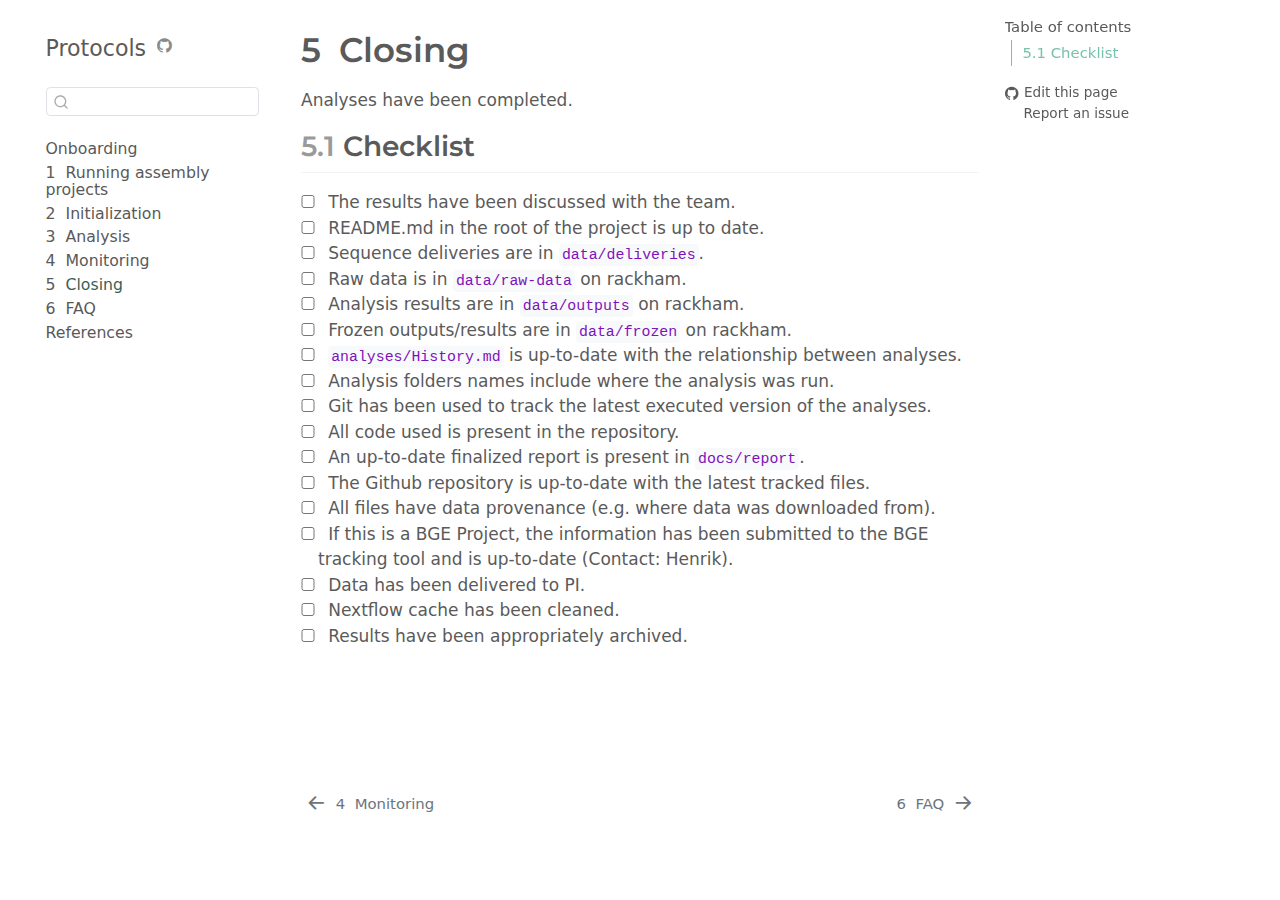
==== commit 8fe7a5d6: "Built site for gh-pages" ====
--- a/close.html
+++ b/close.html
@@ -30,7 +30,7 @@
 <script src="site_libs/quarto-search/fuse.min.js"></script>
 <script src="site_libs/quarto-search/quarto-search.js"></script>
 <meta name="quarto:offset" content="./">
-<link href="./references.html" rel="next">
+<link href="./faq.html" rel="next">
 <link href="./monitor.html" rel="prev">
 <script src="site_libs/quarto-html/quarto.js"></script>
 <script src="site_libs/quarto-html/popper.min.js"></script>
@@ -143,6 +143,12 @@
   <div class="sidebar-item-container"> 
   <a href="./close.html" class="sidebar-item-text sidebar-link active">
  <span class="menu-text"><span class="chapter-number">5</span>&nbsp; <span class="chapter-title">Closing</span></span></a>
+  </div>
+</li>
+        <li class="sidebar-item">
+  <div class="sidebar-item-container"> 
+  <a href="./faq.html" class="sidebar-item-text sidebar-link">
+ <span class="menu-text"><span class="chapter-number">6</span>&nbsp; <span class="chapter-title">FAQ</span></span></a>
   </div>
 </li>
         <li class="sidebar-item">
@@ -638,8 +644,8 @@
       </a>          
   </div>
   <div class="nav-page nav-page-next">
-      <a href="./references.html" class="pagination-link" aria-label="References">
-        <span class="nav-page-text">References</span> <i class="bi bi-arrow-right-short"></i>
+      <a href="./faq.html" class="pagination-link" aria-label="FAQ">
+        <span class="nav-page-text"><span class="chapter-number">6</span>&nbsp; <span class="chapter-title">FAQ</span></span> <i class="bi bi-arrow-right-short"></i>
       </a>
   </div>
 </nav>
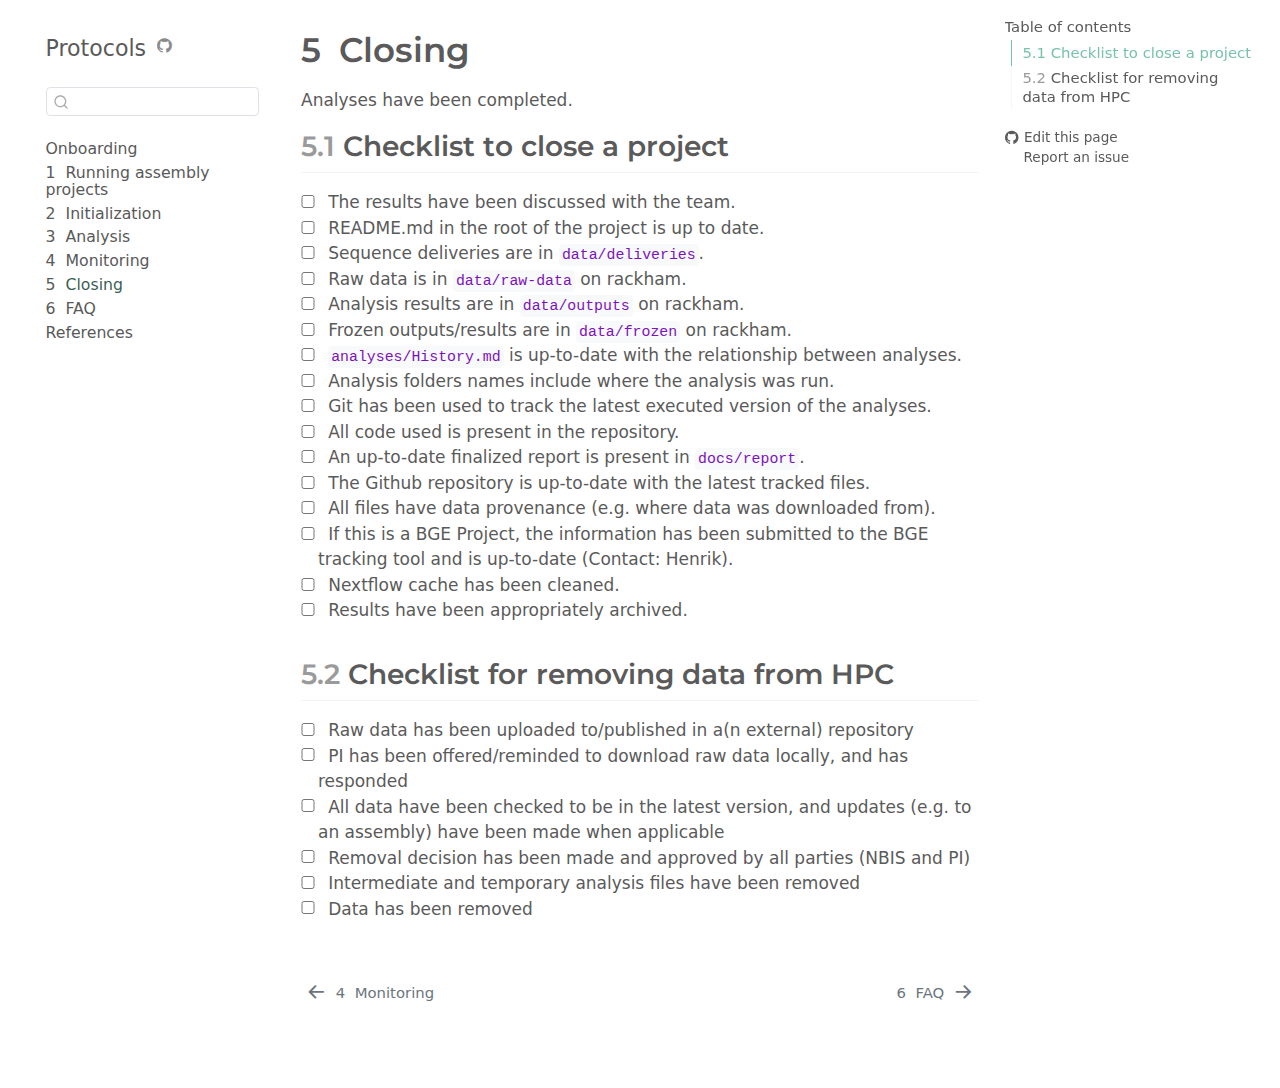
==== commit 065a79d7: "Built site for gh-pages" ====
--- a/close.html
+++ b/close.html
@@ -2,7 +2,7 @@
 <html xmlns="http://www.w3.org/1999/xhtml" lang="en" xml:lang="en"><head>
 
 <meta charset="utf-8">
-<meta name="generator" content="quarto-1.6.39">
+<meta name="generator" content="quarto-1.6.40">
 
 <meta name="viewport" content="width=device-width, initial-scale=1.0, user-scalable=yes">
 
@@ -37,10 +37,10 @@
 <script src="site_libs/quarto-html/tippy.umd.min.js"></script>
 <script src="site_libs/quarto-html/anchor.min.js"></script>
 <link href="site_libs/quarto-html/tippy.css" rel="stylesheet">
-<link href="site_libs/quarto-html/quarto-syntax-highlighting-e26003cea8cd680ca0c55a263523d882.css" rel="stylesheet" id="quarto-text-highlighting-styles">
+<link href="site_libs/quarto-html/quarto-syntax-highlighting-549806ee2085284f45b00abea8c6df48.css" rel="stylesheet" id="quarto-text-highlighting-styles">
 <script src="site_libs/bootstrap/bootstrap.min.js"></script>
 <link href="site_libs/bootstrap/bootstrap-icons.css" rel="stylesheet">
-<link href="site_libs/bootstrap/bootstrap-9020bafcf5558b5681f23e2b5d4cb61e.min.css" rel="stylesheet" append-hash="true" id="quarto-bootstrap" data-mode="light">
+<link href="site_libs/bootstrap/bootstrap-2a8854c9c25d7d36bb21e94ef1fa7806.min.css" rel="stylesheet" append-hash="true" id="quarto-bootstrap" data-mode="light">
 <script id="quarto-search-options" type="application/json">{
   "location": "sidebar",
   "copy-button": false,
@@ -167,7 +167,8 @@
     <h2 id="toc-title">Table of contents</h2>
    
   <ul class="collapse">
-  <li><a href="#checklist" id="toc-checklist" class="nav-link active" data-scroll-target="#checklist"><span class="header-section-number">5.1</span> Checklist</a></li>
+  <li><a href="#checklist-to-close-a-project" id="toc-checklist-to-close-a-project" class="nav-link active" data-scroll-target="#checklist-to-close-a-project"><span class="header-section-number">5.1</span> Checklist to close a project</a></li>
+  <li><a href="#checklist-for-removing-data-from-hpc" id="toc-checklist-for-removing-data-from-hpc" class="nav-link" data-scroll-target="#checklist-for-removing-data-from-hpc"><span class="header-section-number">5.2</span> Checklist for removing data from HPC</a></li>
   </ul>
 <div class="toc-actions"><ul class="collapse"><li><a href="https://github.com/NBISweden/assembly-project-template/edit/main/docs/gh-pages/close.qmd" class="toc-action"><i class="bi bi-github"></i>Edit this page</a></li><li><a href="https://github.com/NBISweden/assembly-project-template/issues/new" class="toc-action"><i class="bi empty"></i>Report an issue</a></li></ul></div></nav>
     </div>
@@ -194,8 +195,8 @@
 
 
 <p>Analyses have been completed.</p>
-<section id="checklist" class="level2" data-number="5.1">
-<h2 data-number="5.1" class="anchored" data-anchor-id="checklist"><span class="header-section-number">5.1</span> Checklist</h2>
+<section id="checklist-to-close-a-project" class="level2" data-number="5.1">
+<h2 data-number="5.1" class="anchored" data-anchor-id="checklist-to-close-a-project"><span class="header-section-number">5.1</span> Checklist to close a project</h2>
 <ul class="task-list">
 <li><label><input type="checkbox">The results have been discussed with the team.</label></li>
 <li><label><input type="checkbox">README.md in the root of the project is up to date.</label></li>
@@ -211,9 +212,19 @@
 <li><label><input type="checkbox">The Github repository is up-to-date with the latest tracked files.</label></li>
 <li><label><input type="checkbox">All files have data provenance (e.g.&nbsp;where data was downloaded from).</label></li>
 <li><label><input type="checkbox">If this is a BGE Project, the information has been submitted to the BGE tracking tool and is up-to-date (Contact: Henrik).</label></li>
-<li><label><input type="checkbox">Data has been delivered to PI.</label></li>
 <li><label><input type="checkbox">Nextflow cache has been cleaned.</label></li>
 <li><label><input type="checkbox">Results have been appropriately archived.</label></li>
+</ul>
+</section>
+<section id="checklist-for-removing-data-from-hpc" class="level2" data-number="5.2">
+<h2 data-number="5.2" class="anchored" data-anchor-id="checklist-for-removing-data-from-hpc"><span class="header-section-number">5.2</span> Checklist for removing data from HPC</h2>
+<ul class="task-list">
+<li><label><input type="checkbox">Raw data has been uploaded to/published in a(n external) repository</label></li>
+<li><label><input type="checkbox">PI has been offered/reminded to download raw data locally, and has responded</label></li>
+<li><label><input type="checkbox">All data have been checked to be in the latest version, and updates (e.g.&nbsp;to an assembly) have been made when applicable</label></li>
+<li><label><input type="checkbox">Removal decision has been made and approved by all parties (NBIS and PI)</label></li>
+<li><label><input type="checkbox">Intermediate and temporary analysis files have been removed</label></li>
+<li><label><input type="checkbox">Data has been removed</label></li>
 </ul>
 
 
--- a/site_libs/quarto-html/quarto-syntax-highlighting-549806ee2085284f45b00abea8c6df48.css
+++ b/site_libs/quarto-html/quarto-syntax-highlighting-549806ee2085284f45b00abea8c6df48.css
@@ -0,0 +1,205 @@
+/* quarto syntax highlight colors */
+:root {
+  --quarto-hl-ot-color: #003B4F;
+  --quarto-hl-at-color: #657422;
+  --quarto-hl-ss-color: #20794D;
+  --quarto-hl-an-color: #5E5E5E;
+  --quarto-hl-fu-color: #4758AB;
+  --quarto-hl-st-color: #20794D;
+  --quarto-hl-cf-color: #003B4F;
+  --quarto-hl-op-color: #5E5E5E;
+  --quarto-hl-er-color: #AD0000;
+  --quarto-hl-bn-color: #AD0000;
+  --quarto-hl-al-color: #AD0000;
+  --quarto-hl-va-color: #111111;
+  --quarto-hl-bu-color: inherit;
+  --quarto-hl-ex-color: inherit;
+  --quarto-hl-pp-color: #AD0000;
+  --quarto-hl-in-color: #5E5E5E;
+  --quarto-hl-vs-color: #20794D;
+  --quarto-hl-wa-color: #5E5E5E;
+  --quarto-hl-do-color: #5E5E5E;
+  --quarto-hl-im-color: #00769E;
+  --quarto-hl-ch-color: #20794D;
+  --quarto-hl-dt-color: #AD0000;
+  --quarto-hl-fl-color: #AD0000;
+  --quarto-hl-co-color: #5E5E5E;
+  --quarto-hl-cv-color: #5E5E5E;
+  --quarto-hl-cn-color: #8f5902;
+  --quarto-hl-sc-color: #5E5E5E;
+  --quarto-hl-dv-color: #AD0000;
+  --quarto-hl-kw-color: #003B4F;
+}
+
+/* other quarto variables */
+:root {
+  --quarto-font-monospace: SFMono-Regular, Menlo, Monaco, Consolas, "Liberation Mono", "Courier New", monospace;
+}
+
+pre > code.sourceCode > span {
+  color: #003B4F;
+}
+
+code span {
+  color: #003B4F;
+}
+
+code.sourceCode > span {
+  color: #003B4F;
+}
+
+div.sourceCode,
+div.sourceCode pre.sourceCode {
+  color: #003B4F;
+}
+
+code span.ot {
+  color: #003B4F;
+  font-style: inherit;
+}
+
+code span.at {
+  color: #657422;
+  font-style: inherit;
+}
+
+code span.ss {
+  color: #20794D;
+  font-style: inherit;
+}
+
+code span.an {
+  color: #5E5E5E;
+  font-style: inherit;
+}
+
+code span.fu {
+  color: #4758AB;
+  font-style: inherit;
+}
+
+code span.st {
+  color: #20794D;
+  font-style: inherit;
+}
+
+code span.cf {
+  color: #003B4F;
+  font-weight: bold;
+  font-style: inherit;
+}
+
+code span.op {
+  color: #5E5E5E;
+  font-style: inherit;
+}
+
+code span.er {
+  color: #AD0000;
+  font-style: inherit;
+}
+
+code span.bn {
+  color: #AD0000;
+  font-style: inherit;
+}
+
+code span.al {
+  color: #AD0000;
+  font-style: inherit;
+}
+
+code span.va {
+  color: #111111;
+  font-style: inherit;
+}
+
+code span.bu {
+  font-style: inherit;
+}
+
+code span.ex {
+  font-style: inherit;
+}
+
+code span.pp {
+  color: #AD0000;
+  font-style: inherit;
+}
+
+code span.in {
+  color: #5E5E5E;
+  font-style: inherit;
+}
+
+code span.vs {
+  color: #20794D;
+  font-style: inherit;
+}
+
+code span.wa {
+  color: #5E5E5E;
+  font-style: italic;
+}
+
+code span.do {
+  color: #5E5E5E;
+  font-style: italic;
+}
+
+code span.im {
+  color: #00769E;
+  font-style: inherit;
+}
+
+code span.ch {
+  color: #20794D;
+  font-style: inherit;
+}
+
+code span.dt {
+  color: #AD0000;
+  font-style: inherit;
+}
+
+code span.fl {
+  color: #AD0000;
+  font-style: inherit;
+}
+
+code span.co {
+  color: #5E5E5E;
+  font-style: inherit;
+}
+
+code span.cv {
+  color: #5E5E5E;
+  font-style: italic;
+}
+
+code span.cn {
+  color: #8f5902;
+  font-style: inherit;
+}
+
+code span.sc {
+  color: #5E5E5E;
+  font-style: inherit;
+}
+
+code span.dv {
+  color: #AD0000;
+  font-style: inherit;
+}
+
+code span.kw {
+  color: #003B4F;
+  font-weight: bold;
+  font-style: inherit;
+}
+
+.prevent-inlining {
+  content: "</";
+}
+
+/*# sourceMappingURL=ae99138f4fbc2fb4c9f5e5cd69c22459.css.map */
